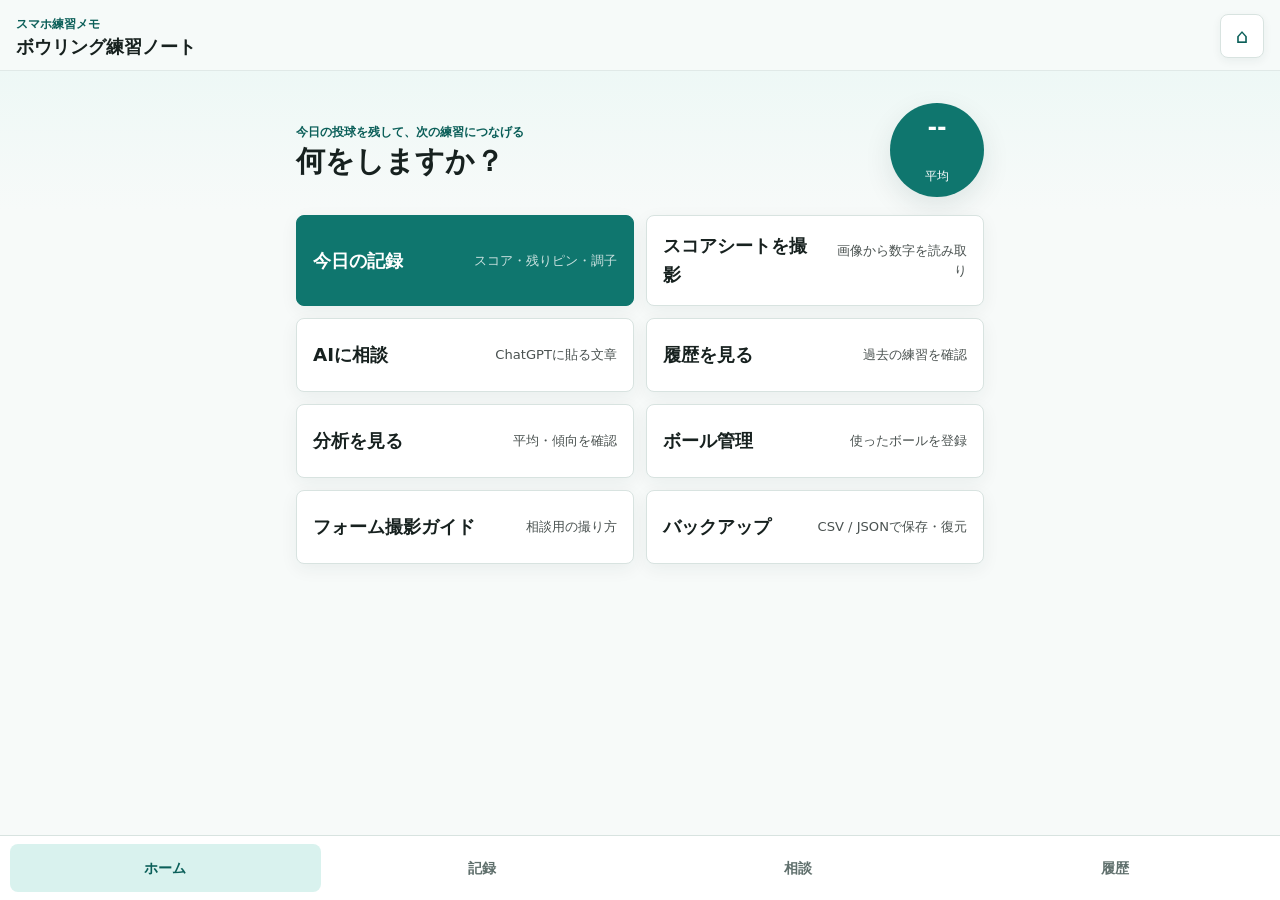
==== index.html @ a46eed21 "Add files via upload" ====
<!doctype html>
<html lang="ja">
  <head>
    <meta charset="utf-8">
    <meta name="viewport" content="width=device-width, initial-scale=1, viewport-fit=cover">
    <meta name="theme-color" content="#0f766e">
    <meta name="apple-mobile-web-app-capable" content="yes">
    <meta name="apple-mobile-web-app-title" content="ボウリング練習">
    <meta http-equiv="Content-Security-Policy" content="default-src 'self'; script-src 'self' 'unsafe-eval' 'wasm-unsafe-eval'; worker-src 'self'; connect-src 'self'; img-src 'self' blob: data:; style-src 'self' 'unsafe-inline'; manifest-src 'self'; base-uri 'self'; form-action 'self'; object-src 'none'">
    <title>ボウリング練習ノート</title>
    <link rel="manifest" href="./manifest.json">
    <link rel="icon" href="./icon.svg" type="image/svg+xml">
    <link rel="apple-touch-icon" href="./icon-192.png">
    <link rel="stylesheet" href="./styles.css">
    <script src="./vendor/tesseract/tesseract.min.js" defer></script>
    <script src="./app.js" defer></script>
  </head>
  <body>
    <header class="app-header">
      <div>
        <p class="eyebrow">スマホ練習メモ</p>
        <h1>ボウリング練習ノート</h1>
      </div>
      <button class="icon-button" type="button" data-nav="home" aria-label="ホームへ">⌂</button>
    </header>

    <main id="app">
      <section class="screen is-active" id="home-screen" data-screen="home" aria-labelledby="home-title">
        <div class="home-hero">
          <div>
            <p class="eyebrow">今日の投球を残して、次の練習につなげる</p>
            <h2 id="home-title">何をしますか？</h2>
          </div>
          <div class="score-badge">
            <span id="home-average">--</span>
            <small>平均</small>
          </div>
        </div>

        <div class="home-grid" aria-label="メニュー">
          <button class="menu-button primary" type="button" data-nav="record">
            <span>今日の記録</span>
            <small>スコア・残りピン・調子</small>
          </button>
          <button class="menu-button" type="button" data-nav="ocr">
            <span>スコアシートを撮影</span>
            <small>画像から数字を読み取り</small>
          </button>
          <button class="menu-button" type="button" data-nav="ai">
            <span>AIに相談</span>
            <small>ChatGPTに貼る文章</small>
          </button>
          <button class="menu-button" type="button" data-nav="history">
            <span>履歴を見る</span>
            <small>過去の練習を確認</small>
          </button>
          <button class="menu-button" type="button" data-nav="analysis">
            <span>分析を見る</span>
            <small>平均・傾向を確認</small>
          </button>
          <button class="menu-button" type="button" data-nav="balls">
            <span>ボール管理</span>
            <small>使ったボールを登録</small>
          </button>
          <button class="menu-button" type="button" data-nav="guide">
            <span>フォーム撮影ガイド</span>
            <small>相談用の撮り方</small>
          </button>
          <button class="menu-button" type="button" data-nav="backup">
            <span>バックアップ</span>
            <small>CSV / JSONで保存・復元</small>
          </button>
        </div>
      </section>

      <section class="screen" id="record-screen" data-screen="record" aria-labelledby="record-title">
        <div class="screen-title">
          <button class="back-button" type="button" data-nav="home">戻る</button>
          <h2 id="record-title">今日の記録</h2>
        </div>

        <form id="practice-form" class="stack">
          <div class="field-grid">
            <label class="field">
              <span>日付</span>
              <input id="practice-date" type="date" required>
            </label>
            <label class="field">
              <span>会場</span>
              <input id="practice-venue" type="text" inputmode="text" list="venue-options" placeholder="例：駅前ボウル">
              <datalist id="venue-options"></datalist>
            </label>
            <label class="field">
              <span>レーン番号</span>
              <input id="practice-lane" type="text" inputmode="numeric" placeholder="例：12">
            </label>
            <label class="field">
              <span>使用ボール</span>
              <select id="practice-ball"></select>
            </label>
          </div>

          <section class="panel" aria-labelledby="scores-title">
            <div class="panel-head">
              <h3 id="scores-title">ゲーム別スコア</h3>
              <button class="small-button" type="button" id="add-score">ゲーム追加</button>
            </div>
            <div class="score-inputs" id="score-inputs"></div>
            <p class="hint">0〜300点で入力してください。</p>
          </section>

          <section class="panel" aria-labelledby="pins-title">
            <div class="panel-head">
              <h3 id="pins-title">よく残ったピン</h3>
              <button class="small-button" type="button" id="clear-pins">解除</button>
            </div>
            <div class="pin-deck" id="pin-deck" aria-label="残ったピンを選択">
              <div class="pin-row">
                <button type="button" data-pin="7">7</button>
                <button type="button" data-pin="8">8</button>
                <button type="button" data-pin="9">9</button>
                <button type="button" data-pin="10">10</button>
              </div>
              <div class="pin-row">
                <button type="button" data-pin="4">4</button>
                <button type="button" data-pin="5">5</button>
                <button type="button" data-pin="6">6</button>
              </div>
              <div class="pin-row">
                <button type="button" data-pin="2">2</button>
                <button type="button" data-pin="3">3</button>
              </div>
              <div class="pin-row">
                <button type="button" data-pin="1">1</button>
              </div>
            </div>
          </section>

          <section class="panel" aria-labelledby="miss-title">
            <h3 id="miss-title">ミス傾向</h3>
            <div class="choice-list" id="tag-buttons">
              <button type="button" data-tag="スプリット">スプリット</button>
              <button type="button" data-tag="厚め">厚め</button>
              <button type="button" data-tag="薄め">薄め</button>
              <button type="button" data-tag="ノーヘッド">ノーヘッド</button>
              <button type="button" data-tag="ガター">ガター</button>
              <button type="button" data-tag="後半に崩れた">後半に崩れた</button>
              <button type="button" data-tag="10ピンが多い">10ピンが多い</button>
              <button type="button" data-tag="スペアミスが多い">スペアミスが多い</button>
            </div>
          </section>

          <section class="panel" aria-labelledby="condition-title">
            <h3 id="condition-title">今日の調子</h3>
            <div class="choice-list single" id="condition-buttons">
              <button type="button" data-condition="良い">良い</button>
              <button type="button" data-condition="普通" class="is-selected">普通</button>
              <button type="button" data-condition="重い">重い</button>
              <button type="button" data-condition="不安定">不安定</button>
            </div>
          </section>

          <label class="field">
            <span>自由メモ</span>
            <textarea id="practice-memo" rows="4" placeholder="例：立ち位置を少し右へ。10ピンが残りやすい。"></textarea>
          </label>

          <div class="sticky-actions">
            <button class="main-action" type="submit">保存</button>
            <button class="secondary-action" type="button" id="prompt-from-form">AI相談文作成</button>
          </div>
          <p class="status-message" id="record-status" role="status"></p>
        </form>
      </section>

      <section class="screen" id="ocr-screen" data-screen="ocr" aria-labelledby="ocr-title">
        <div class="screen-title">
          <button class="back-button" type="button" data-nav="home">戻る</button>
          <h2 id="ocr-title">スコアシート撮影</h2>
        </div>

        <div class="stack">
          <label class="file-picker">
            <input id="sheet-image" type="file" accept="image/*" capture="environment">
            <span>カメラで撮る / 画像を選ぶ</span>
          </label>

          <div class="image-preview" id="image-preview-wrap">
            <img id="sheet-preview" alt="選択したスコアシート画像">
            <canvas id="process-canvas"></canvas>
            <p id="preview-placeholder">ここに画像が表示されます。</p>
          </div>

          <section class="panel" aria-labelledby="image-adjust-title">
            <h3 id="image-adjust-title">画像を整える</h3>
            <label class="range-field">
              <span>明るさ</span>
              <input id="brightness-range" type="range" min="-50" max="50" value="10">
            </label>
            <label class="range-field">
              <span>コントラスト</span>
              <input id="contrast-range" type="range" min="60" max="180" value="125">
            </label>
            <label class="toggle-row">
              <input id="bw-toggle" type="checkbox" checked>
              <span>白黒を強める</span>
            </label>
            <button class="secondary-action full" type="button" id="apply-image">画像を確認</button>
          </section>

          <button class="main-action" type="button" id="run-ocr">読み取り開始</button>
          <p class="status-message" id="ocr-status" role="status"></p>

          <details class="raw-box">
            <summary>読み取り後の文字を見る</summary>
            <pre id="ocr-raw-text">まだ読み取り前です。</pre>
          </details>
        </div>
      </section>

      <section class="screen" id="ocr-confirm-screen" data-screen="ocr-confirm" aria-labelledby="ocr-confirm-title">
        <div class="screen-title">
          <button class="back-button" type="button" data-nav="ocr">戻る</button>
          <h2 id="ocr-confirm-title">読み取り結果の確認</h2>
        </div>

        <form id="ocr-confirm-form" class="stack">
          <p class="notice">読み取り結果は、保存前に必ず直せます。</p>
          <div id="ocr-warnings" class="warning-list"></div>
          <div class="field-grid">
            <label class="field">
              <span>日付候補</span>
              <input id="ocr-date" type="date">
            </label>
            <label class="field">
              <span>会場名候補</span>
              <input id="ocr-venue" type="text" placeholder="必要なら入力">
            </label>
          </div>

          <section class="panel" aria-labelledby="ocr-scores-title">
            <div class="panel-head">
              <h3 id="ocr-scores-title">スコア候補</h3>
              <button class="small-button" type="button" id="add-ocr-score">ゲーム追加</button>
            </div>
            <div class="score-inputs" id="ocr-score-inputs"></div>
          </section>

          <div class="summary-grid">
            <div>
              <span>合計点候補</span>
              <strong id="ocr-total">--</strong>
            </div>
            <div>
              <span>平均点候補</span>
              <strong id="ocr-average">--</strong>
            </div>
          </div>

          <details class="raw-box">
            <summary>読み取った文字を確認</summary>
            <pre id="ocr-confirm-raw"></pre>
          </details>

          <button class="main-action" type="submit">この内容で保存</button>
          <p class="status-message" id="ocr-confirm-status" role="status"></p>
        </form>
      </section>

      <section class="screen" id="ai-screen" data-screen="ai" aria-labelledby="ai-title">
        <div class="screen-title">
          <button class="back-button" type="button" data-nav="home">戻る</button>
          <h2 id="ai-title">AI相談文</h2>
        </div>

        <div class="stack">
          <section class="panel" aria-labelledby="mode-title">
            <h3 id="mode-title">相談の種類</h3>
            <div class="choice-list" id="ai-modes">
              <button type="button" class="is-selected" data-mode="today">今日の練習を分析</button>
              <button type="button" data-mode="recent">最近の傾向を分析</button>
              <button type="button" data-mode="form">フォーム画像を見てほしい</button>
              <button type="button" data-mode="menu">次回の練習メニュー作成</button>
              <button type="button" data-mode="match">大会前の作戦相談</button>
            </div>
          </section>

          <label class="field">
            <span>使う記録</span>
            <select id="ai-record-select"></select>
          </label>

          <label class="field">
            <span>ChatGPTに貼る文章</span>
            <textarea id="prompt-output" rows="12" readonly></textarea>
          </label>
          <button class="main-action" type="button" id="copy-prompt">ワンタップでコピー</button>
          <p class="status-message" id="copy-status" role="status"></p>

          <section class="panel" aria-labelledby="ai-save-title">
            <h3 id="ai-save-title">AIコーチコメントを保存</h3>
            <label class="field">
              <span>ChatGPTの回答を貼り付け</span>
              <textarea id="ai-comment" rows="6" placeholder="ここに回答を貼り付けます。"></textarea>
            </label>
            <button class="secondary-action full" type="button" id="save-ai-comment">この記録に保存</button>
            <p class="status-message" id="ai-comment-status" role="status"></p>
          </section>
        </div>
      </section>

      <section class="screen" id="history-screen" data-screen="history" aria-labelledby="history-title">
        <div class="screen-title">
          <button class="back-button" type="button" data-nav="home">戻る</button>
          <h2 id="history-title">練習履歴</h2>
        </div>
        <div id="history-list" class="record-list"></div>
      </section>

      <section class="screen" id="analysis-screen" data-screen="analysis" aria-labelledby="analysis-title">
        <div class="screen-title">
          <button class="back-button" type="button" data-nav="home">戻る</button>
          <h2 id="analysis-title">分析</h2>
        </div>
        <div class="analysis-grid" id="analysis-summary"></div>
        <div class="stack" id="analysis-details"></div>
      </section>

      <section class="screen" id="balls-screen" data-screen="balls" aria-labelledby="balls-title">
        <div class="screen-title">
          <button class="back-button" type="button" data-nav="home">戻る</button>
          <h2 id="balls-title">ボール管理</h2>
        </div>

        <form id="ball-form" class="stack">
          <label class="field">
            <span>ボール名</span>
            <input id="ball-name" type="text" placeholder="例：メインボール">
          </label>
          <label class="field">
            <span>メモ</span>
            <textarea id="ball-note" rows="3" placeholder="例：曲がり強め、遅いレーン用"></textarea>
          </label>
          <button class="main-action" type="submit">追加</button>
          <p class="status-message" id="ball-status" role="status"></p>
        </form>
        <div id="ball-list" class="record-list"></div>
      </section>

      <section class="screen" id="guide-screen" data-screen="guide" aria-labelledby="guide-title">
        <div class="screen-title">
          <button class="back-button" type="button" data-nav="home">戻る</button>
          <h2 id="guide-title">フォーム撮影ガイド</h2>
        </div>
        <div class="guide-list">
          <article>
            <span>1</span>
            <div>
              <h3>横から撮る</h3>
              <p>助走からフォロースルーまで全身が入る位置にスマホを置きます。</p>
            </div>
          </article>
          <article>
            <span>2</span>
            <div>
              <h3>後ろから撮る</h3>
              <p>板目、肩の向き、ボールの通り道が見えるようにします。</p>
            </div>
          </article>
          <article>
            <span>3</span>
            <div>
              <h3>良い投球と悪い投球を両方撮る</h3>
              <p>違いを比べると、相談しやすくなります。</p>
            </div>
          </article>
          <article>
            <span>4</span>
            <div>
              <h3>4場面を切り出す</h3>
              <p>構え、バックスイング上部、リリース直前、フォロースルーをスクショします。</p>
            </div>
          </article>
          <article>
            <span>5</span>
            <div>
              <h3>ChatGPTに画像を添付する</h3>
              <p>AI相談文の「フォーム画像を見てほしい」を選び、文章と画像を一緒に送ります。</p>
            </div>
          </article>
        </div>
      </section>

      <section class="screen" id="backup-screen" data-screen="backup" aria-labelledby="backup-title">
        <div class="screen-title">
          <button class="back-button" type="button" data-nav="home">戻る</button>
          <h2 id="backup-title">バックアップ</h2>
        </div>

        <div class="stack">
          <section class="panel" aria-labelledby="export-title">
            <h3 id="export-title">保存する</h3>
            <div class="two-actions">
              <button class="main-action" type="button" id="export-json">JSONで保存</button>
              <button class="secondary-action" type="button" id="export-csv">CSVで保存</button>
            </div>
          </section>

          <section class="panel" aria-labelledby="restore-title">
            <h3 id="restore-title">復元する</h3>
            <div class="choice-list single restore-mode" id="restore-mode">
              <button class="is-selected" type="button" data-restore-mode="merge">今の記録に追加</button>
              <button type="button" data-restore-mode="replace">全部入れ替え</button>
            </div>
            <label class="file-picker compact">
              <input id="restore-file" type="file" accept=".json,.csv,text/csv,application/json">
              <span>JSON / CSVを選ぶ</span>
            </label>
            <button class="secondary-action full" type="button" id="restore-data">復元する</button>
            <p class="status-message" id="backup-status" role="status"></p>
          </section>
        </div>
      </section>
    </main>

    <nav class="bottom-nav" aria-label="下部メニュー">
      <button type="button" data-nav="home" aria-current="page">ホーム</button>
      <button type="button" data-nav="record">記録</button>
      <button type="button" data-nav="ai">相談</button>
      <button type="button" data-nav="history">履歴</button>
    </nav>
  </body>
</html>
---- styles.css ----
:root {
  color-scheme: light;
  --bg: #f7faf9;
  --surface: #ffffff;
  --surface-strong: #eef8f6;
  --ink: #17211f;
  --muted: #60706d;
  --line: #d8e3e0;
  --brand: #0f766e;
  --brand-dark: #0b5f59;
  --brand-soft: #d9f2ee;
  --blue: #2563eb;
  --amber: #b45309;
  --danger: #b42318;
  --shadow: 0 10px 28px rgba(12, 53, 48, 0.1);
  --radius: 8px;
  --tap: 52px;
}

* {
  box-sizing: border-box;
}

html {
  min-height: 100%;
  background: var(--bg);
  -webkit-text-size-adjust: 100%;
}

body {
  min-height: 100%;
  margin: 0;
  padding: env(safe-area-inset-top) 0 calc(76px + env(safe-area-inset-bottom));
  background:
    linear-gradient(180deg, #e9f7f4 0, #f7faf9 210px),
    var(--bg);
  color: var(--ink);
  font-family: system-ui, -apple-system, BlinkMacSystemFont, "Segoe UI", sans-serif;
  font-size: 16px;
  line-height: 1.55;
}

button,
input,
select,
textarea {
  font: inherit;
}

button {
  touch-action: manipulation;
}

.app-header {
  position: sticky;
  top: 0;
  z-index: 20;
  display: flex;
  align-items: center;
  justify-content: space-between;
  gap: 12px;
  padding: 14px 16px 12px;
  background: rgba(247, 250, 249, 0.94);
  border-bottom: 1px solid rgba(216, 227, 224, 0.75);
  backdrop-filter: blur(14px);
}

.app-header h1,
.screen h2,
.panel h3,
.guide-list h3 {
  margin: 0;
  letter-spacing: 0;
}

.app-header h1 {
  font-size: 1.15rem;
  line-height: 1.2;
}

.eyebrow {
  margin: 0 0 3px;
  color: var(--brand-dark);
  font-size: 0.78rem;
  font-weight: 700;
}

.icon-button,
.back-button,
.small-button,
.bottom-nav button,
.choice-list button,
.pin-deck button,
.menu-button,
.main-action,
.secondary-action {
  border: 0;
  border-radius: var(--radius);
  cursor: pointer;
}

.icon-button {
  width: 44px;
  height: 44px;
  background: var(--surface);
  color: var(--brand-dark);
  border: 1px solid var(--line);
  font-size: 1.25rem;
  box-shadow: 0 3px 10px rgba(12, 53, 48, 0.06);
}

#app {
  width: min(100%, 720px);
  margin: 0 auto;
  padding: 16px;
}

.screen {
  display: none;
}

.screen.is-active {
  display: block;
}

.home-hero {
  display: flex;
  align-items: center;
  justify-content: space-between;
  gap: 16px;
  min-height: 128px;
  padding: 16px 0 18px;
}

.home-hero h2 {
  font-size: 1.8rem;
  line-height: 1.2;
}

.score-badge {
  display: grid;
  place-items: center;
  flex: 0 0 94px;
  min-height: 94px;
  background: var(--brand);
  color: #ffffff;
  border-radius: 999px;
  box-shadow: var(--shadow);
}

.score-badge span {
  display: block;
  font-size: 1.45rem;
  font-weight: 800;
  line-height: 1;
}

.score-badge small {
  display: block;
  margin-top: 4px;
  font-size: 0.75rem;
}

.home-grid {
  display: grid;
  grid-template-columns: 1fr;
  gap: 12px;
}

.menu-button {
  display: flex;
  align-items: center;
  justify-content: space-between;
  gap: 12px;
  min-height: 74px;
  padding: 16px;
  background: var(--surface);
  color: var(--ink);
  border: 1px solid var(--line);
  text-align: left;
  box-shadow: 0 5px 18px rgba(12, 53, 48, 0.06);
}

.menu-button.primary {
  background: var(--brand);
  color: #ffffff;
  border-color: var(--brand);
}

.menu-button span {
  font-size: 1.15rem;
  font-weight: 800;
}

.menu-button small {
  color: inherit;
  font-size: 0.82rem;
  opacity: 0.78;
  text-align: right;
}

.screen-title {
  display: flex;
  align-items: center;
  gap: 12px;
  margin: 2px 0 16px;
}

.screen-title h2 {
  font-size: 1.55rem;
}

.back-button,
.small-button {
  min-height: 42px;
  padding: 0 14px;
  background: var(--surface);
  color: var(--brand-dark);
  border: 1px solid var(--line);
  font-weight: 800;
}

.stack {
  display: grid;
  gap: 16px;
}

.field-grid {
  display: grid;
  grid-template-columns: 1fr;
  gap: 14px;
}

.field {
  display: grid;
  gap: 7px;
  color: var(--muted);
  font-weight: 800;
}

.field input,
.field select,
.field textarea {
  width: 100%;
  min-height: var(--tap);
  padding: 12px 13px;
  background: var(--surface);
  color: var(--ink);
  border: 1px solid var(--line);
  border-radius: var(--radius);
  outline: 0;
  font-weight: 600;
}

.field textarea {
  min-height: 112px;
  resize: vertical;
}

.field input:focus,
.field select:focus,
.field textarea:focus,
.range-field input:focus {
  border-color: var(--brand);
  box-shadow: 0 0 0 4px rgba(15, 118, 110, 0.13);
}

.panel {
  display: grid;
  gap: 12px;
  padding: 14px;
  background: var(--surface);
  border: 1px solid var(--line);
  border-radius: var(--radius);
}

.panel-head {
  display: flex;
  align-items: center;
  justify-content: space-between;
  gap: 10px;
}

.panel h3 {
  font-size: 1.02rem;
}

.score-inputs {
  display: grid;
  grid-template-columns: repeat(2, minmax(0, 1fr));
  gap: 10px;
}

.score-input {
  display: grid;
  gap: 6px;
  color: var(--muted);
  font-size: 0.92rem;
  font-weight: 800;
}

.score-input input {
  width: 100%;
  min-height: 58px;
  padding: 10px;
  background: var(--surface-strong);
  color: var(--ink);
  border: 1px solid var(--line);
  border-radius: var(--radius);
  text-align: center;
  font-size: 1.22rem;
  font-weight: 800;
}

.hint,
.notice,
.status-message {
  margin: 0;
  color: var(--muted);
}

.notice {
  padding: 12px 13px;
  background: #fff7ed;
  border: 1px solid #fed7aa;
  border-radius: var(--radius);
  color: #7c2d12;
  font-weight: 800;
}

.pin-deck {
  display: grid;
  gap: 10px;
  justify-items: center;
  max-width: 340px;
  margin: 0 auto;
  padding: 8px 0 4px;
}

.pin-row {
  display: flex;
  justify-content: center;
  gap: 10px;
  width: 100%;
}

.pin-deck button {
  display: grid;
  place-items: center;
  width: clamp(50px, 14vw, 62px);
  height: clamp(50px, 14vw, 62px);
  background: #f8fbfb;
  color: var(--ink);
  border: 2px solid var(--line);
  border-radius: 50%;
  font-weight: 900;
  line-height: 1;
}

.pin-deck button.is-selected {
  background: var(--brand);
  color: #ffffff;
  border-color: var(--brand);
}

.choice-list {
  display: flex;
  flex-wrap: wrap;
  gap: 9px;
}

.choice-list button {
  min-height: 46px;
  padding: 10px 13px;
  background: #f8fbfb;
  color: var(--ink);
  border: 1px solid var(--line);
  font-weight: 800;
}

.choice-list button.is-selected {
  background: var(--brand);
  color: #ffffff;
  border-color: var(--brand);
}

.sticky-actions {
  position: sticky;
  bottom: calc(76px + env(safe-area-inset-bottom));
  z-index: 10;
  display: grid;
  grid-template-columns: 1fr;
  gap: 10px;
  padding: 12px;
  margin: 0 -8px;
  background: rgba(247, 250, 249, 0.94);
  border: 1px solid rgba(216, 227, 224, 0.85);
  border-radius: var(--radius);
  backdrop-filter: blur(12px);
}

.main-action,
.secondary-action {
  min-height: 56px;
  padding: 13px 16px;
  font-weight: 900;
}

.main-action {
  background: var(--brand);
  color: #ffffff;
}

.secondary-action {
  background: #eef4ff;
  color: #123a8a;
  border: 1px solid #c9d8ff;
}

.secondary-action.full,
.main-action.full {
  width: 100%;
}

.file-picker {
  display: grid;
  place-items: center;
  min-height: 74px;
  padding: 16px;
  background: var(--brand);
  color: #ffffff;
  border-radius: var(--radius);
  font-weight: 900;
  text-align: center;
  cursor: pointer;
}

.file-picker.compact {
  min-height: 60px;
  background: #eef4ff;
  color: #123a8a;
  border: 1px solid #c9d8ff;
}

.file-picker input {
  position: absolute;
  width: 1px;
  height: 1px;
  opacity: 0;
  pointer-events: none;
}

.image-preview {
  display: grid;
  place-items: center;
  min-height: 220px;
  overflow: hidden;
  background: #ecf2f1;
  border: 1px dashed #9fb4b0;
  border-radius: var(--radius);
}

.image-preview img,
.image-preview canvas {
  display: none;
  width: 100%;
  height: auto;
}

.image-preview.has-image img {
  display: block;
}

.image-preview.has-image #preview-placeholder {
  display: none;
}

.range-field {
  display: grid;
  gap: 8px;
  color: var(--muted);
  font-weight: 800;
}

.range-field input {
  width: 100%;
  accent-color: var(--brand);
}

.toggle-row {
  display: flex;
  align-items: center;
  gap: 10px;
  min-height: 44px;
  color: var(--ink);
  font-weight: 800;
}

.toggle-row input {
  width: 24px;
  height: 24px;
  accent-color: var(--brand);
}

.raw-box {
  background: var(--surface);
  border: 1px solid var(--line);
  border-radius: var(--radius);
  padding: 12px;
}

.raw-box summary {
  color: var(--brand-dark);
  font-weight: 900;
}

.raw-box pre {
  white-space: pre-wrap;
  word-break: break-word;
  margin: 12px 0 0;
  color: var(--ink);
  font-size: 0.9rem;
}

.warning-list {
  display: grid;
  gap: 8px;
}

.warning-list p {
  margin: 0;
  padding: 10px 12px;
  background: #fff7ed;
  color: var(--amber);
  border: 1px solid #fed7aa;
  border-radius: var(--radius);
  font-weight: 800;
}

.summary-grid,
.analysis-grid {
  display: grid;
  grid-template-columns: repeat(2, minmax(0, 1fr));
  gap: 10px;
}

.summary-grid div,
.metric-card {
  display: grid;
  gap: 4px;
  min-height: 86px;
  padding: 14px;
  background: var(--surface);
  border: 1px solid var(--line);
  border-radius: var(--radius);
}

.summary-grid span,
.metric-card span {
  color: var(--muted);
  font-weight: 800;
  font-size: 0.9rem;
}

.summary-grid strong,
.metric-card strong {
  font-size: 1.65rem;
  line-height: 1.1;
}

.record-list {
  display: grid;
  gap: 12px;
}

.empty-state,
.record-card,
.guide-list article,
.ranking-list {
  background: var(--surface);
  border: 1px solid var(--line);
  border-radius: var(--radius);
}

.empty-state {
  padding: 22px 16px;
  color: var(--muted);
  font-weight: 800;
  text-align: center;
}

.record-card {
  display: grid;
  gap: 10px;
  padding: 14px;
}

.record-card header {
  display: flex;
  align-items: flex-start;
  justify-content: space-between;
  gap: 10px;
}

.record-card h3 {
  margin: 0;
  font-size: 1.08rem;
}

.record-card p {
  margin: 0;
  color: var(--muted);
}

.record-card .score-line {
  display: flex;
  flex-wrap: wrap;
  gap: 7px;
}

.score-chip {
  display: inline-grid;
  place-items: center;
  min-width: 54px;
  min-height: 34px;
  padding: 5px 9px;
  background: var(--brand-soft);
  color: var(--brand-dark);
  border-radius: 999px;
  font-weight: 900;
}

.danger-button {
  min-height: 42px;
  padding: 8px 12px;
  background: #fff1f0;
  color: var(--danger);
  border: 1px solid #ffd1cc;
  border-radius: var(--radius);
  font-weight: 900;
}

.ranking-list {
  display: grid;
  gap: 8px;
  padding: 14px;
}

.ranking-list h3 {
  margin: 0 0 4px;
  font-size: 1.02rem;
}

.ranking-row {
  display: flex;
  align-items: center;
  justify-content: space-between;
  gap: 12px;
  padding: 8px 0;
  border-top: 1px solid var(--line);
}

.ranking-row:first-of-type {
  border-top: 0;
}

.ranking-row strong {
  white-space: nowrap;
}

.guide-list {
  display: grid;
  gap: 12px;
}

.guide-list article {
  display: grid;
  grid-template-columns: 44px 1fr;
  gap: 12px;
  padding: 14px;
}

.guide-list article > span {
  display: grid;
  place-items: center;
  width: 44px;
  height: 44px;
  background: var(--brand);
  color: #ffffff;
  border-radius: 50%;
  font-weight: 900;
}

.guide-list p {
  margin: 4px 0 0;
  color: var(--muted);
}

.two-actions {
  display: grid;
  grid-template-columns: 1fr;
  gap: 10px;
}

.bottom-nav {
  position: fixed;
  right: 0;
  bottom: 0;
  left: 0;
  z-index: 30;
  display: grid;
  grid-template-columns: repeat(4, 1fr);
  gap: 6px;
  padding: 8px 10px calc(8px + env(safe-area-inset-bottom));
  background: rgba(255, 255, 255, 0.96);
  border-top: 1px solid var(--line);
  backdrop-filter: blur(14px);
}

.bottom-nav button {
  min-height: 48px;
  background: transparent;
  color: var(--muted);
  font-size: 0.9rem;
  font-weight: 900;
}

.bottom-nav button[aria-current="page"] {
  background: var(--brand-soft);
  color: var(--brand-dark);
}

@media (min-width: 560px) {
  .home-grid,
  .field-grid,
  .two-actions {
    grid-template-columns: repeat(2, minmax(0, 1fr));
  }

  .sticky-actions {
    grid-template-columns: 1fr 1fr;
  }
}

@media (max-width: 360px) {
  #app {
    padding: 12px;
  }

  .home-hero {
    align-items: flex-start;
  }

  .score-badge {
    flex-basis: 82px;
    min-height: 82px;
  }

  .menu-button {
    align-items: flex-start;
    flex-direction: column;
  }

  .menu-button small {
    text-align: left;
  }

  .score-inputs,
  .summary-grid,
  .analysis-grid {
    grid-template-columns: 1fr;
  }
}
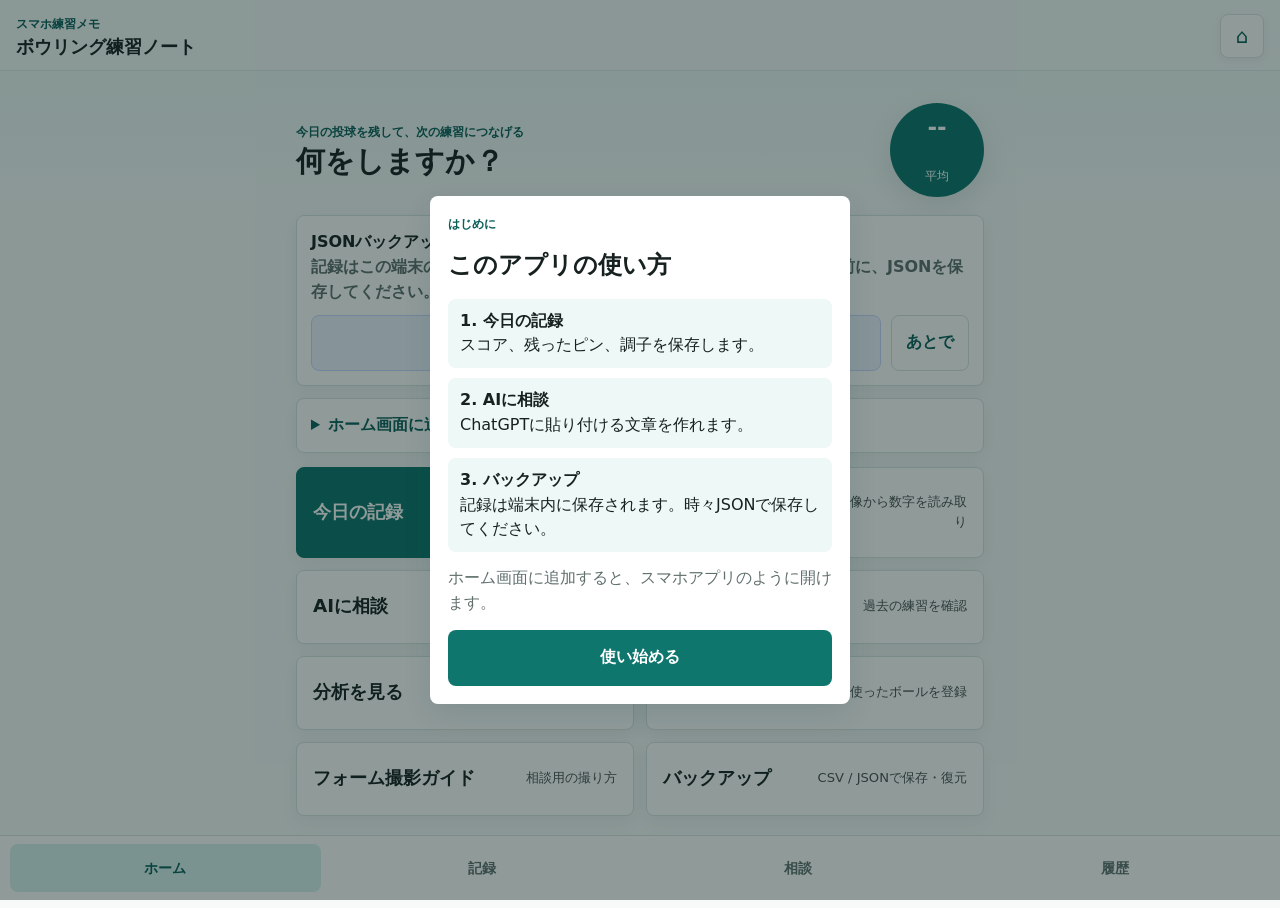
==== commit 7aeba5df: "Add files via upload" ====
--- a/index.html
+++ b/index.html
@@ -37,6 +37,24 @@
           </div>
         </div>
 
+        <div class="home-notices">
+          <section class="info-panel" id="backup-reminder" hidden>
+            <div>
+              <h3>JSONバックアップをおすすめします</h3>
+              <p>記録はこの端末のブラウザ内に保存されます。機種変更やブラウザ整理の前に、JSONを保存してください。</p>
+            </div>
+            <div class="notice-actions">
+              <button class="secondary-action" type="button" data-nav="backup">バックアップへ</button>
+              <button class="small-button" type="button" id="dismiss-backup-reminder">あとで</button>
+            </div>
+          </section>
+
+          <details class="info-panel install-guide">
+            <summary>ホーム画面に追加する</summary>
+            <p>iPhoneはSafariの共有ボタンから「ホーム画面に追加」。AndroidはChromeのメニューから「アプリをインストール」または「ホーム画面に追加」を選びます。</p>
+          </details>
+        </div>
+
         <div class="home-grid" aria-label="メニュー">
           <button class="menu-button primary" type="button" data-nav="record">
             <span>今日の記録</span>
@@ -80,6 +98,7 @@
         </div>
 
         <form id="practice-form" class="stack">
+          <p class="notice editing-notice" id="editing-notice" hidden>記録を編集中です。保存すると、この記録を更新します。</p>
           <div class="field-grid">
             <label class="field">
               <span>日付</span>
@@ -166,8 +185,9 @@
           </label>
 
           <div class="sticky-actions">
-            <button class="main-action" type="submit">保存</button>
+            <button class="main-action" type="submit" id="practice-save-button">保存</button>
             <button class="secondary-action" type="button" id="prompt-from-form">AI相談文作成</button>
+            <button class="small-button" type="button" id="cancel-edit" hidden>編集をやめる</button>
           </div>
           <p class="status-message" id="record-status" role="status"></p>
         </form>
@@ -180,10 +200,18 @@
         </div>
 
         <div class="stack">
-          <label class="file-picker">
-            <input id="sheet-image" type="file" accept="image/*" capture="environment">
-            <span>カメラで撮る / 画像を選ぶ</span>
-          </label>
+          <p class="notice">読み取りがうまくいかない時は、いつでも手入力に戻れます。</p>
+          <div class="two-actions">
+            <label class="file-picker">
+              <input id="sheet-image" type="file" accept="image/*" capture="environment">
+              <span>カメラで撮る</span>
+            </label>
+            <label class="file-picker compact">
+              <input id="sheet-image-library" type="file" accept="image/*">
+              <span>保存済み画像を選ぶ</span>
+            </label>
+          </div>
+          <button class="secondary-action full" type="button" data-nav="record">手入力で記録する</button>
 
           <div class="image-preview" id="image-preview-wrap">
             <img id="sheet-preview" alt="選択したスコアシート画像">
@@ -209,6 +237,7 @@
           </section>
 
           <button class="main-action" type="button" id="run-ocr">読み取り開始</button>
+          <button class="secondary-action full" type="button" data-nav="record">読み取れないので手入力する</button>
           <p class="status-message" id="ocr-status" role="status"></p>
 
           <details class="raw-box">
@@ -423,6 +452,20 @@
       </section>
     </main>
 
+    <section class="welcome-modal" id="welcome-modal" hidden aria-labelledby="welcome-title" role="dialog" aria-modal="true">
+      <div class="welcome-card">
+        <p class="eyebrow">はじめに</p>
+        <h2 id="welcome-title">このアプリの使い方</h2>
+        <div class="welcome-steps">
+          <p><strong>1. 今日の記録</strong><br>スコア、残ったピン、調子を保存します。</p>
+          <p><strong>2. AIに相談</strong><br>ChatGPTに貼り付ける文章を作れます。</p>
+          <p><strong>3. バックアップ</strong><br>記録は端末内に保存されます。時々JSONで保存してください。</p>
+        </div>
+        <p class="hint">ホーム画面に追加すると、スマホアプリのように開けます。</p>
+        <button class="main-action full" type="button" id="close-welcome">使い始める</button>
+      </div>
+    </section>
+
     <nav class="bottom-nav" aria-label="下部メニュー">
       <button type="button" data-nav="home" aria-current="page">ホーム</button>
       <button type="button" data-nav="record">記録</button>
--- a/styles.css
+++ b/styles.css
@@ -167,6 +167,48 @@
   gap: 12px;
 }
 
+.home-notices {
+  display: grid;
+  gap: 12px;
+  margin: 0 0 14px;
+}
+
+.info-panel {
+  display: grid;
+  gap: 10px;
+  padding: 14px;
+  background: var(--surface);
+  border: 1px solid var(--line);
+  border-radius: var(--radius);
+  box-shadow: 0 5px 18px rgba(12, 53, 48, 0.06);
+}
+
+.info-panel h3,
+.info-panel p {
+  margin: 0;
+}
+
+.info-panel h3 {
+  font-size: 1rem;
+}
+
+.info-panel p {
+  color: var(--muted);
+  font-weight: 700;
+}
+
+.info-panel summary {
+  color: var(--brand-dark);
+  cursor: pointer;
+  font-weight: 900;
+}
+
+.notice-actions {
+  display: grid;
+  grid-template-columns: 1fr auto;
+  gap: 10px;
+}
+
 .menu-button {
   display: flex;
   align-items: center;
@@ -399,6 +441,10 @@
   backdrop-filter: blur(12px);
 }
 
+.editing-notice[hidden] {
+  display: none;
+}
+
 .main-action,
 .secondary-action {
   min-height: 56px;
@@ -616,6 +662,30 @@
   display: flex;
   flex-wrap: wrap;
   gap: 7px;
+}
+
+.record-actions {
+  display: grid;
+  grid-template-columns: 1fr 1fr;
+  gap: 8px;
+}
+
+.comment-details {
+  padding: 10px 12px;
+  background: #f8fbfb;
+  border: 1px solid var(--line);
+  border-radius: var(--radius);
+}
+
+.comment-details summary {
+  color: var(--brand-dark);
+  cursor: pointer;
+  font-weight: 900;
+}
+
+.comment-details p {
+  margin-top: 8px;
+  white-space: pre-wrap;
 }
 
 .score-chip {
@@ -730,6 +800,46 @@
   color: var(--brand-dark);
 }
 
+.welcome-modal {
+  position: fixed;
+  inset: 0;
+  z-index: 80;
+  display: grid;
+  place-items: center;
+  padding: 20px;
+  background: rgba(8, 31, 29, 0.45);
+}
+
+.welcome-modal[hidden] {
+  display: none;
+}
+
+.welcome-card {
+  display: grid;
+  gap: 14px;
+  width: min(100%, 420px);
+  padding: 18px;
+  background: var(--surface);
+  border-radius: var(--radius);
+  box-shadow: var(--shadow);
+}
+
+.welcome-card h2,
+.welcome-card p {
+  margin: 0;
+}
+
+.welcome-steps {
+  display: grid;
+  gap: 10px;
+}
+
+.welcome-steps p {
+  padding: 10px 12px;
+  background: var(--surface-strong);
+  border-radius: var(--radius);
+}
+
 @media (min-width: 560px) {
   .home-grid,
   .field-grid,
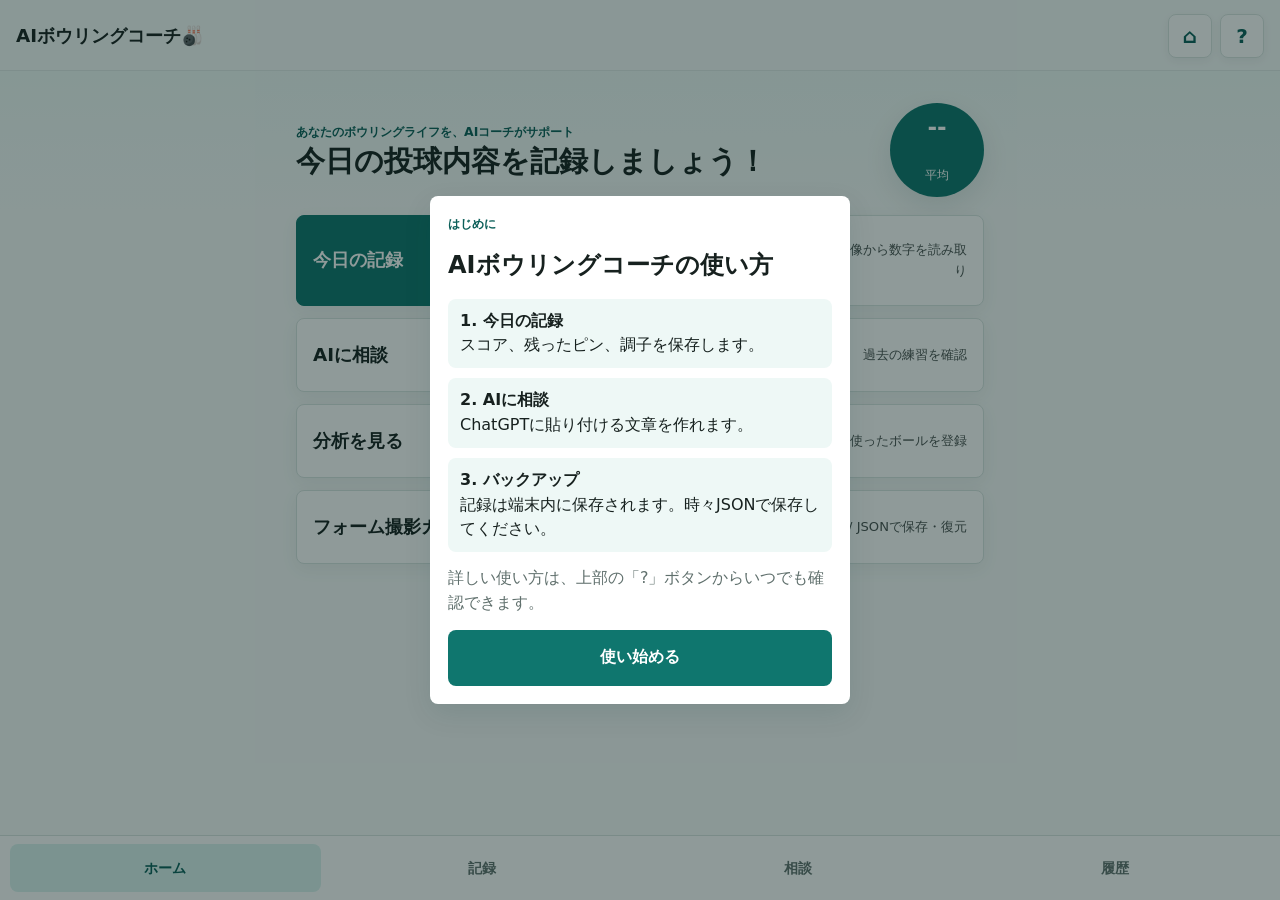
==== commit c21048fe: "Add files via upload" ====
--- a/index.html
+++ b/index.html
@@ -5,9 +5,9 @@
     <meta name="viewport" content="width=device-width, initial-scale=1, viewport-fit=cover">
     <meta name="theme-color" content="#0f766e">
     <meta name="apple-mobile-web-app-capable" content="yes">
-    <meta name="apple-mobile-web-app-title" content="ボウリング練習">
+    <meta name="apple-mobile-web-app-title" content="AIボウリングコーチ">
     <meta http-equiv="Content-Security-Policy" content="default-src 'self'; script-src 'self' 'unsafe-eval' 'wasm-unsafe-eval'; worker-src 'self'; connect-src 'self'; img-src 'self' blob: data:; style-src 'self' 'unsafe-inline'; manifest-src 'self'; base-uri 'self'; form-action 'self'; object-src 'none'">
-    <title>ボウリング練習ノート</title>
+    <title>AIボウリングコーチ</title>
     <link rel="manifest" href="./manifest.json">
     <link rel="icon" href="./icon.svg" type="image/svg+xml">
     <link rel="apple-touch-icon" href="./icon-192.png">
@@ -17,42 +17,26 @@
   </head>
   <body>
     <header class="app-header">
-      <div>
-        <p class="eyebrow">スマホ練習メモ</p>
-        <h1>ボウリング練習ノート</h1>
+      <div class="app-brand">
+        <h1>AIボウリングコーチ🎳</h1>
       </div>
-      <button class="icon-button" type="button" data-nav="home" aria-label="ホームへ">⌂</button>
+      <div class="header-actions">
+        <button class="icon-button" type="button" data-nav="home" aria-label="ホームへ">⌂</button>
+        <button class="icon-button" type="button" data-nav="help" aria-label="ヘルプを開く">?</button>
+      </div>
     </header>
 
     <main id="app">
       <section class="screen is-active" id="home-screen" data-screen="home" aria-labelledby="home-title">
         <div class="home-hero">
           <div>
-            <p class="eyebrow">今日の投球を残して、次の練習につなげる</p>
-            <h2 id="home-title">何をしますか？</h2>
+            <p class="eyebrow">あなたのボウリングライフを、AIコーチがサポート</p>
+            <h2 id="home-title">今日の投球内容を記録しましょう！</h2>
           </div>
           <div class="score-badge">
             <span id="home-average">--</span>
             <small>平均</small>
           </div>
-        </div>
-
-        <div class="home-notices">
-          <section class="info-panel" id="backup-reminder" hidden>
-            <div>
-              <h3>JSONバックアップをおすすめします</h3>
-              <p>記録はこの端末のブラウザ内に保存されます。機種変更やブラウザ整理の前に、JSONを保存してください。</p>
-            </div>
-            <div class="notice-actions">
-              <button class="secondary-action" type="button" data-nav="backup">バックアップへ</button>
-              <button class="small-button" type="button" id="dismiss-backup-reminder">あとで</button>
-            </div>
-          </section>
-
-          <details class="info-panel install-guide">
-            <summary>ホーム画面に追加する</summary>
-            <p>iPhoneはSafariの共有ボタンから「ホーム画面に追加」。AndroidはChromeのメニューから「アプリをインストール」または「ホーム画面に追加」を選びます。</p>
-          </details>
         </div>
 
         <div class="home-grid" aria-label="メニュー">
@@ -88,6 +72,56 @@
             <span>バックアップ</span>
             <small>CSV / JSONで保存・復元</small>
           </button>
+        </div>
+      </section>
+
+      <section class="screen" id="help-screen" data-screen="help" aria-labelledby="help-title">
+        <div class="screen-title">
+          <button class="back-button" type="button" data-nav="home">戻る</button>
+          <h2 id="help-title">ヘルプ</h2>
+        </div>
+
+        <div class="help-list">
+          <section class="help-card">
+            <h3>このアプリでできること</h3>
+            <p>練習スコア、残ったピン、ミス傾向、使ったボール、メモをスマホだけで残せます。保存した記録から、ChatGPTに貼り付ける相談文も作れます。</p>
+          </section>
+
+          <section class="help-card">
+            <h3>基本の使い方</h3>
+            <ol>
+              <li>ホームの「今日の記録」を開きます。</li>
+              <li>スコア、残ったピン、調子を選びます。</li>
+              <li>「保存」を押すと履歴に残ります。</li>
+              <li>相談したい時は「AIに相談」で文章を作り、ChatGPTに貼り付けます。</li>
+            </ol>
+          </section>
+
+          <section class="help-card">
+            <h3>データの保存場所</h3>
+            <p>記録はこのスマホのブラウザ内に保存されます。サーバー、ログイン、OpenAI APIは使いません。スマホのサイトデータを消すと記録も消えることがあります。</p>
+          </section>
+
+          <section class="help-card">
+            <h3>ホーム画面に追加する</h3>
+            <p>iPhoneはSafariで開き、共有ボタンから「ホーム画面に追加」を選びます。AndroidはChromeのメニューから「アプリをインストール」または「ホーム画面に追加」を選びます。</p>
+          </section>
+
+          <section class="help-card">
+            <h3>バックアップのすすめ</h3>
+            <p>機種変更、ブラウザ整理、GitHub PagesのURL変更の前には、JSONバックアップを保存してください。CSVは表で見やすい形式、JSONは復元に向いた形式です。</p>
+            <button class="secondary-action full" type="button" data-nav="backup">バックアップ画面を開く</button>
+          </section>
+
+          <section class="help-card">
+            <h3>画像読み取りがうまくいかない時</h3>
+            <p>スコアシートの読み取り結果は保存前に直せます。うまく読めない時は、OCR画面の「手入力で記録する」からいつでも手入力に戻れます。</p>
+          </section>
+
+          <section class="help-card">
+            <h3>AI相談の使い方</h3>
+            <p>このアプリは相談文を作るだけです。生成された文章をコピーして、ChatGPTに貼り付けてください。返ってきたアドバイスは「AIコーチコメント」として記録に保存できます。</p>
+          </section>
         </div>
       </section>
 
@@ -455,13 +489,13 @@
     <section class="welcome-modal" id="welcome-modal" hidden aria-labelledby="welcome-title" role="dialog" aria-modal="true">
       <div class="welcome-card">
         <p class="eyebrow">はじめに</p>
-        <h2 id="welcome-title">このアプリの使い方</h2>
+        <h2 id="welcome-title">AIボウリングコーチの使い方</h2>
         <div class="welcome-steps">
           <p><strong>1. 今日の記録</strong><br>スコア、残ったピン、調子を保存します。</p>
           <p><strong>2. AIに相談</strong><br>ChatGPTに貼り付ける文章を作れます。</p>
           <p><strong>3. バックアップ</strong><br>記録は端末内に保存されます。時々JSONで保存してください。</p>
         </div>
-        <p class="hint">ホーム画面に追加すると、スマホアプリのように開けます。</p>
+        <p class="hint">詳しい使い方は、上部の「?」ボタンからいつでも確認できます。</p>
         <button class="main-action full" type="button" id="close-welcome">使い始める</button>
       </div>
     </section>
--- a/styles.css
+++ b/styles.css
@@ -65,10 +65,21 @@
   backdrop-filter: blur(14px);
 }
 
+.app-brand {
+  min-width: 0;
+}
+
+.header-actions {
+  display: flex;
+  flex: 0 0 auto;
+  gap: 8px;
+}
+
 .app-header h1,
 .screen h2,
 .panel h3,
-.guide-list h3 {
+.guide-list h3,
+.help-card h3 {
   margin: 0;
   letter-spacing: 0;
 }
@@ -106,6 +117,7 @@
   color: var(--brand-dark);
   border: 1px solid var(--line);
   font-size: 1.25rem;
+  font-weight: 900;
   box-shadow: 0 3px 10px rgba(12, 53, 48, 0.06);
 }
 
@@ -167,48 +179,6 @@
   gap: 12px;
 }
 
-.home-notices {
-  display: grid;
-  gap: 12px;
-  margin: 0 0 14px;
-}
-
-.info-panel {
-  display: grid;
-  gap: 10px;
-  padding: 14px;
-  background: var(--surface);
-  border: 1px solid var(--line);
-  border-radius: var(--radius);
-  box-shadow: 0 5px 18px rgba(12, 53, 48, 0.06);
-}
-
-.info-panel h3,
-.info-panel p {
-  margin: 0;
-}
-
-.info-panel h3 {
-  font-size: 1rem;
-}
-
-.info-panel p {
-  color: var(--muted);
-  font-weight: 700;
-}
-
-.info-panel summary {
-  color: var(--brand-dark);
-  cursor: pointer;
-  font-weight: 900;
-}
-
-.notice-actions {
-  display: grid;
-  grid-template-columns: 1fr auto;
-  gap: 10px;
-}
-
 .menu-button {
   display: flex;
   align-items: center;
@@ -250,6 +220,38 @@
 
 .screen-title h2 {
   font-size: 1.55rem;
+}
+
+.help-list {
+  display: grid;
+  gap: 12px;
+}
+
+.help-card {
+  display: grid;
+  gap: 10px;
+  padding: 14px;
+  background: var(--surface);
+  border: 1px solid var(--line);
+  border-radius: var(--radius);
+}
+
+.help-card h3 {
+  color: var(--brand-dark);
+  font-size: 1.05rem;
+}
+
+.help-card p,
+.help-card ol {
+  margin: 0;
+  color: var(--muted);
+  font-weight: 700;
+}
+
+.help-card ol {
+  display: grid;
+  gap: 8px;
+  padding-left: 1.35rem;
 }
 
 .back-button,
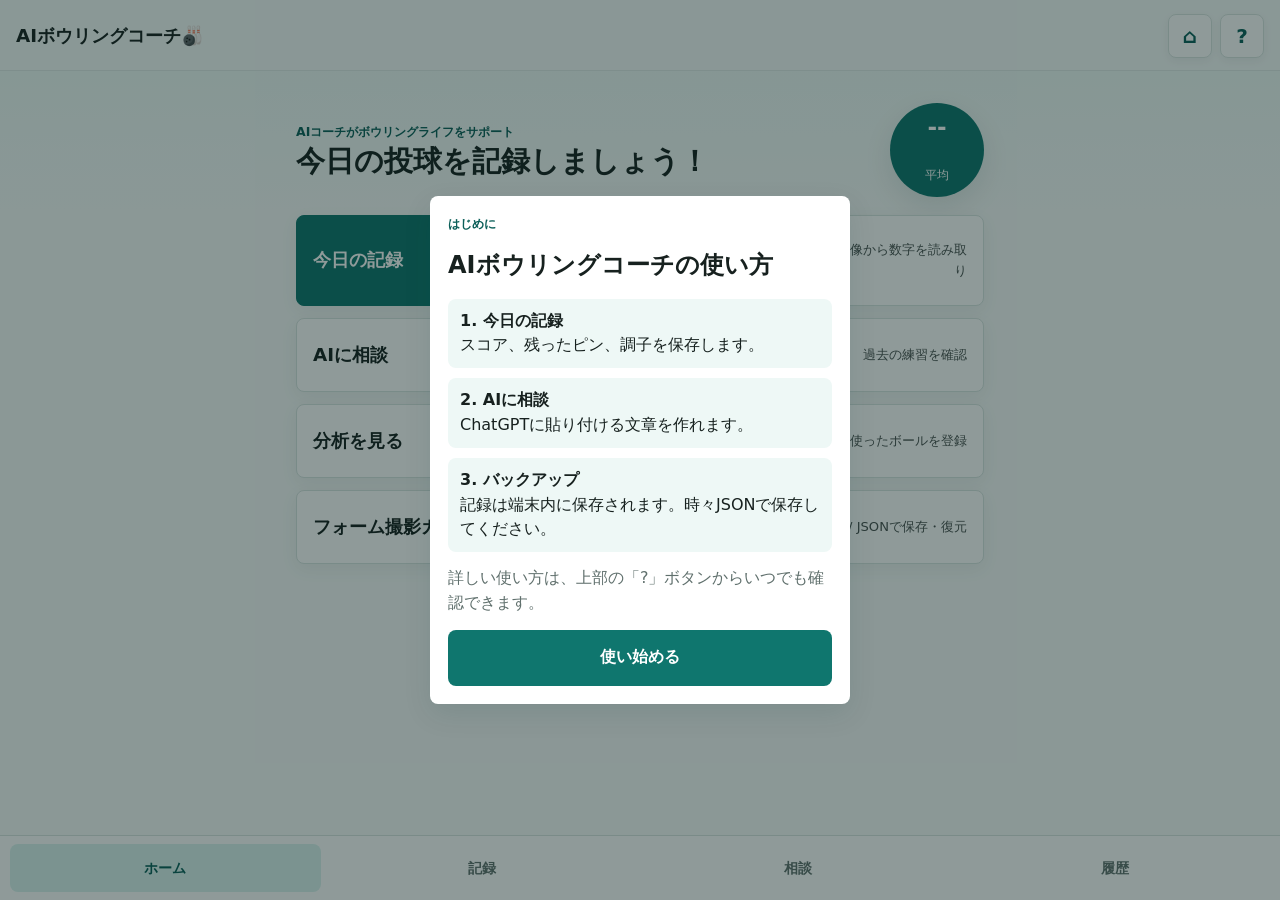
==== commit 43adb3ce: "Add files via upload" ====
--- a/index.html
+++ b/index.html
@@ -30,8 +30,8 @@
       <section class="screen is-active" id="home-screen" data-screen="home" aria-labelledby="home-title">
         <div class="home-hero">
           <div>
-            <p class="eyebrow">あなたのボウリングライフを、AIコーチがサポート</p>
-            <h2 id="home-title">今日の投球内容を記録しましょう！</h2>
+            <p class="eyebrow">AIコーチがボウリングライフをサポート</p>
+            <h2 id="home-title">今日の投球を記録しましょう！</h2>
           </div>
           <div class="score-badge">
             <span id="home-average">--</span>
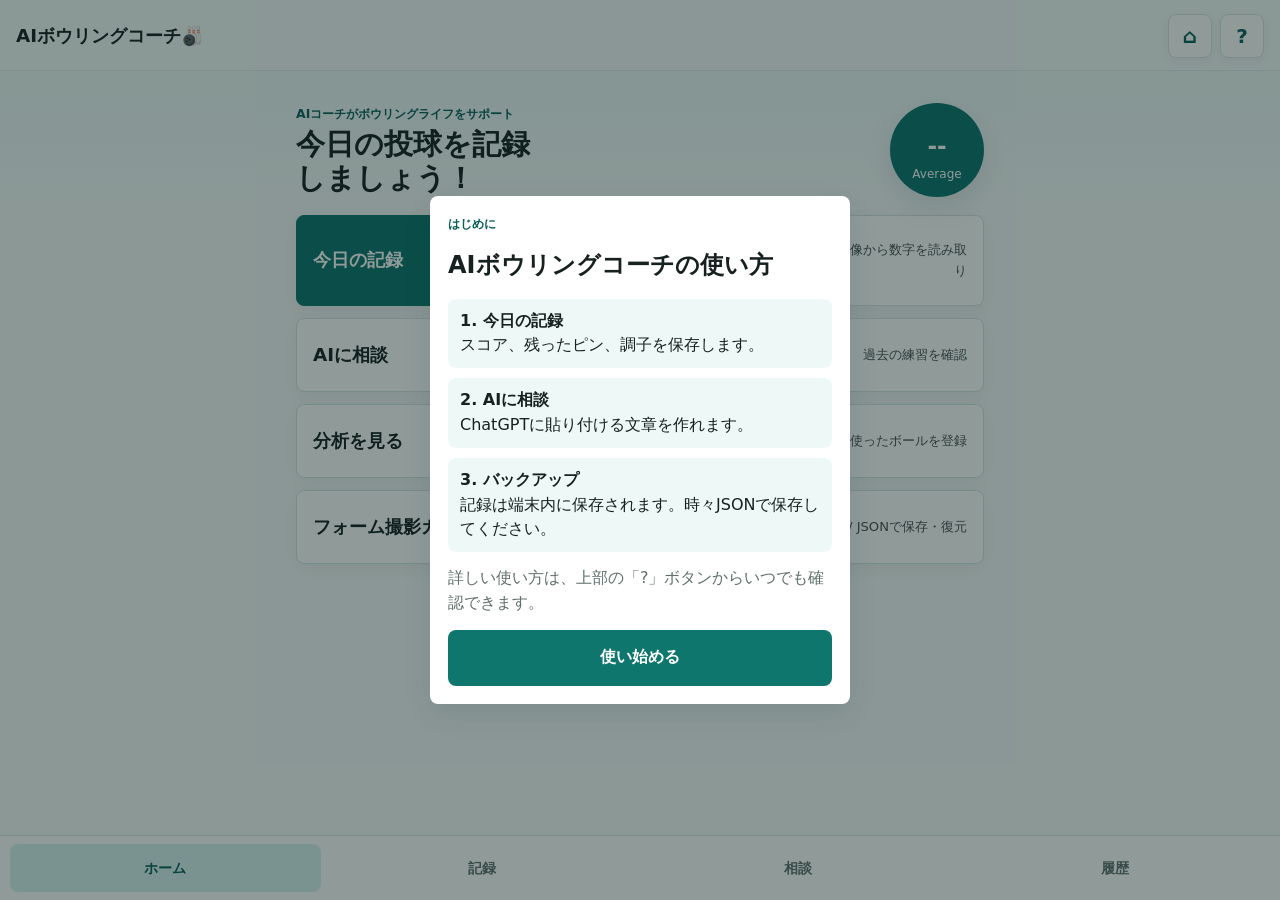
==== commit 67e42bf9: "Add files via upload" ====
--- a/index.html
+++ b/index.html
@@ -31,11 +31,11 @@
         <div class="home-hero">
           <div>
             <p class="eyebrow">AIコーチがボウリングライフをサポート</p>
-            <h2 id="home-title">今日の投球を記録しましょう！</h2>
+            <h2 id="home-title"><span>今日の投球を記録</span><span>しましょう！</span></h2>
           </div>
           <div class="score-badge">
             <span id="home-average">--</span>
-            <small>平均</small>
+            <small>Average</small>
           </div>
         </div>
 
--- a/styles.css
+++ b/styles.css
@@ -149,9 +149,14 @@
   line-height: 1.2;
 }
 
+.home-hero h2 span {
+  display: block;
+  white-space: nowrap;
+}
+
 .score-badge {
-  display: grid;
-  place-items: center;
+  position: relative;
+  display: block;
   flex: 0 0 94px;
   min-height: 94px;
   background: var(--brand);
@@ -162,6 +167,10 @@
 
 .score-badge span {
   display: block;
+  position: absolute;
+  top: 46%;
+  left: 50%;
+  transform: translate(-50%, -50%);
   font-size: 1.45rem;
   font-weight: 800;
   line-height: 1;
@@ -169,8 +178,13 @@
 
 .score-badge small {
   display: block;
-  margin-top: 4px;
+  position: absolute;
+  top: 69%;
+  left: 50%;
+  transform: translateX(-50%);
   font-size: 0.75rem;
+  line-height: 1;
+  white-space: nowrap;
 }
 
 .home-grid {
@@ -868,6 +882,18 @@
     min-height: 82px;
   }
 
+  .home-hero h2 {
+    font-size: 1.5rem;
+  }
+
+  .score-badge span {
+    font-size: 1.25rem;
+  }
+
+  .score-badge small {
+    font-size: 0.64rem;
+  }
+
   .menu-button {
     align-items: flex-start;
     flex-direction: column;
